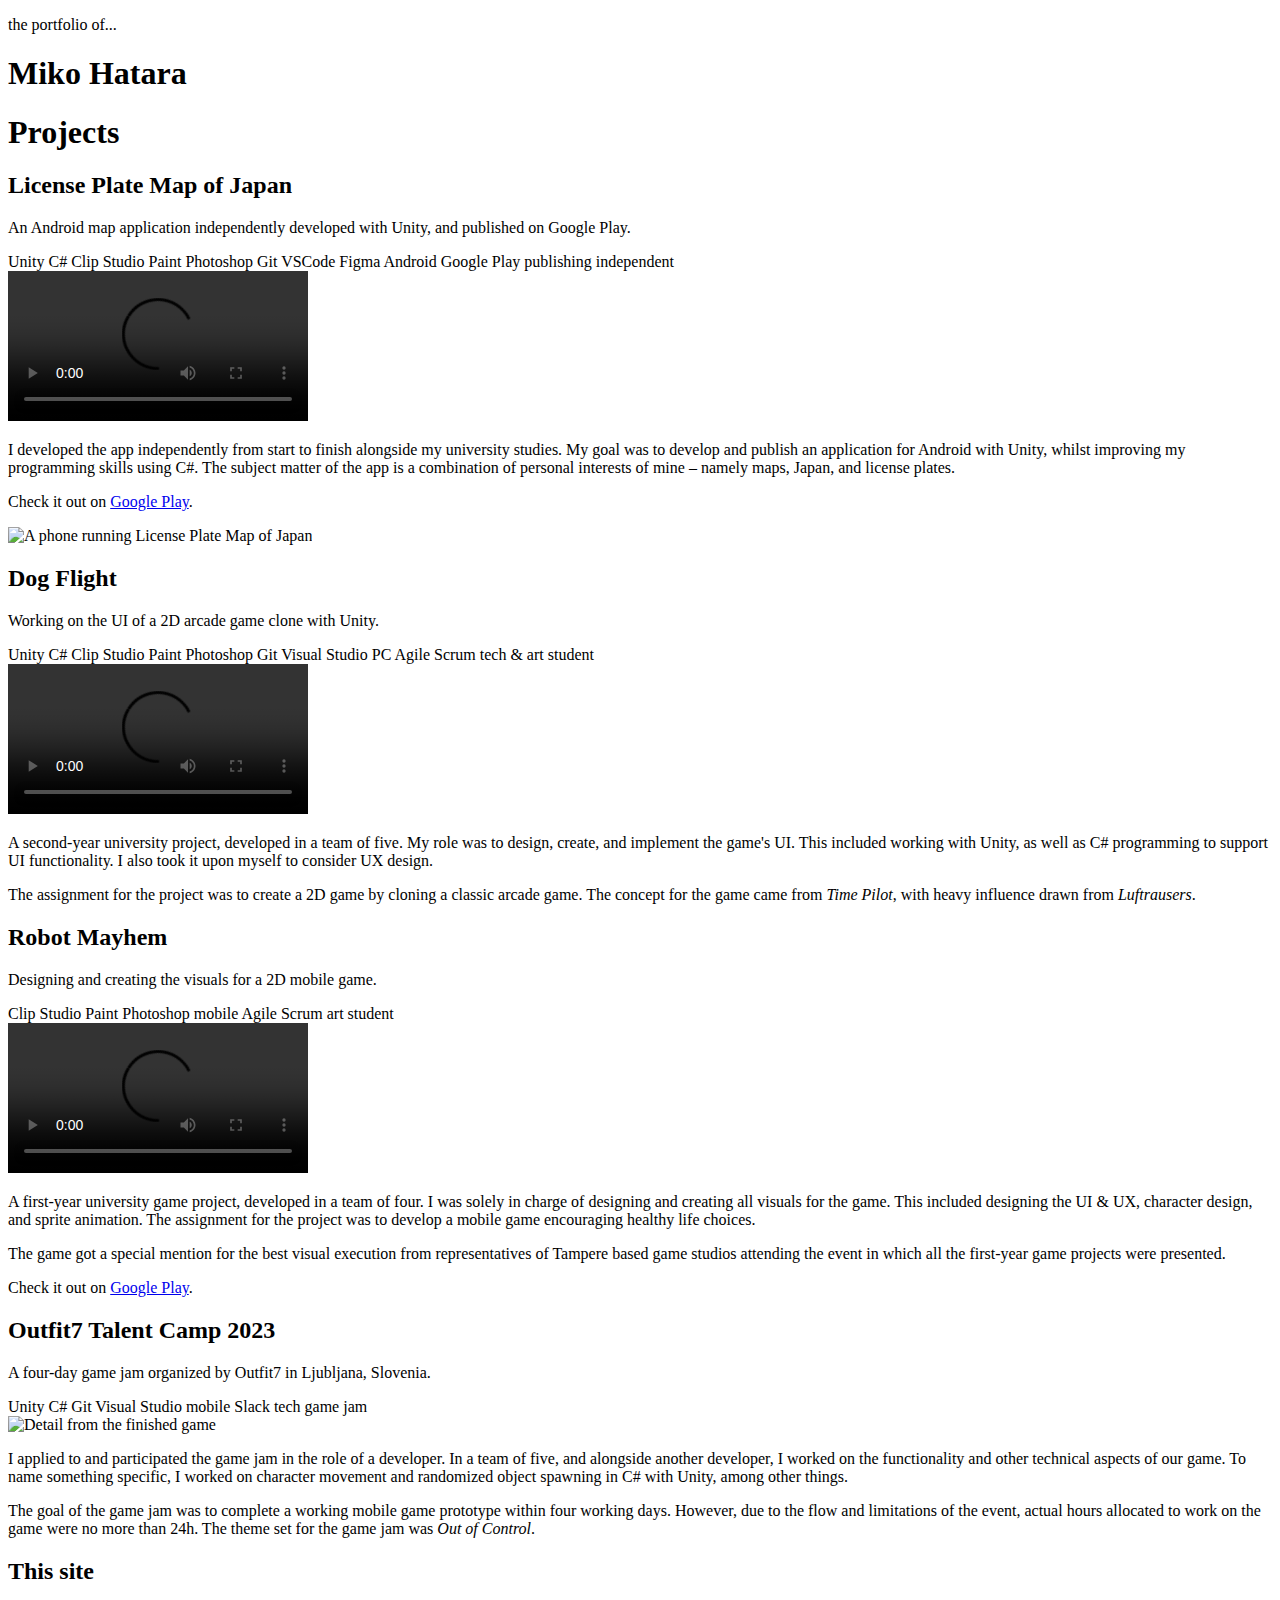
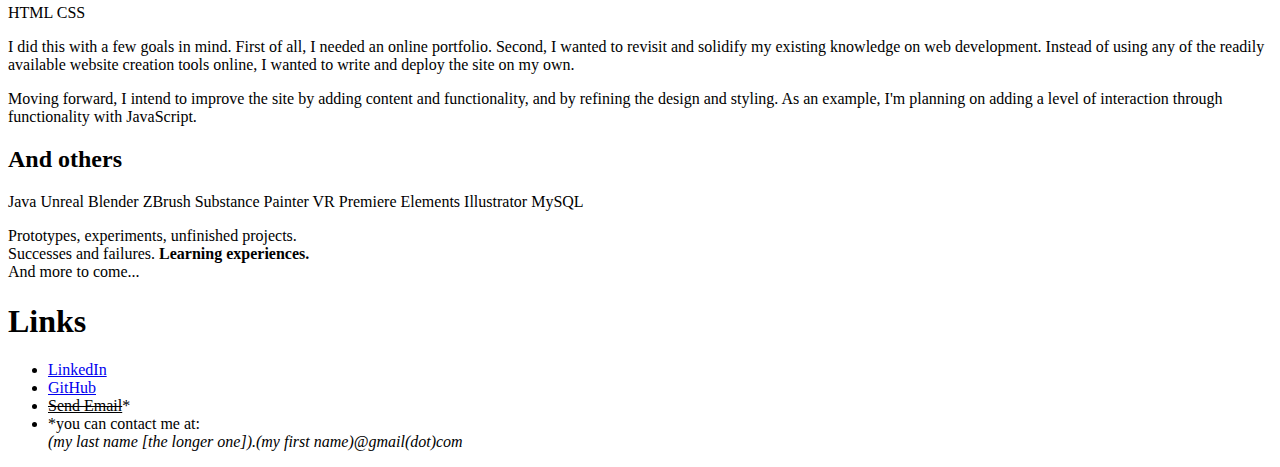
==== index.html @ 64f57674 "Add files via upload" ====
﻿<!DOCTYPE html>
<html lang="en">

<head>
	<meta charset="UTF-8">
	<title>Miko Hatara – Portfolio</title>
	<!--link rel="icon" type="image/x-icon" href="/images/favicon.ico"-->
	<link rel="stylesheet" href="portfolio.css">
	<style></style>
	<meta name="viewport" content="width=device-width, initial-scale=1.0">
	<base href="https://hataramiko.github.io/" target="_blank">
	<!--script src="portfolio.js"-->
</head>

<body>
	<header>
		<div id="title-container">
			<p class="title-text">the portfolio of...</p>
			<h1 class="title-text" id="title-name">Miko Hatara</h1>
		</div>
	</header>

	<main>
		<div>
			<h1>Projects</h1>
			<div class="project" id="rounded-top">
				<h2>License Plate Map of Japan</h2>
				<p>
					An Android map application independently developed with Unity, 
					and published on Google Play.
				</p>
				<div>
					<span class="label-a">Unity</span>
					<span class="label-a">C#</span>
					<span class="label-b">Clip Studio Paint</span>
					<span class="label-b">Photoshop</span>
					<span class="label-a">Git</span>
					<span class="label-a">VSCode</span>
					<span class="label-b">Figma</span>
					<span class="label-c">Android</span>
					<span class="label-c">Google Play</span>
					<span class="label-d">publishing</span>
					<span class="label-d">independent</span>
				</div>
				<video class="media" id="nnc-vid" controls>
					<source src="videos/nnc.mp4" type="video/mp4">
					Your browser does not support the video tag.
				</video>
				<p>
					I developed the app independently from start to finish alongside my 
					university studies. My goal was to develop and publish an application for 
					Android with Unity, whilst improving my programming skills using C#. 
					The subject matter of the app is a combination of personal interests of mine – 
					namely maps, Japan, and license plates.
				</p>
				<p>
					Check it out on 
					<a href="https://play.google.com/store/apps/details?id=com.MikoHatara.LicensePlateMapOfJapan">
					Google Play</a>.
				</p>
				<img class="media" id="nnc-img" src="images/nnc_promo_web.jpg"
					alt="A phone running License Plate Map of Japan">
			</div>
			<div class="project">
				<h2>Dog Flight</h2>
				<p>
					Working on the UI of a 2D arcade game clone with Unity.
				</p>
				<div>
					<span class="label-a">Unity</span>
					<span class="label-a">C#</span>
					<span class="label-b">Clip Studio Paint</span>
					<span class="label-b">Photoshop</span>
					<span class="label-a">Git</span>
					<span class="label-a">Visual Studio</span>
					<span class="label-c">PC</span>
					<span class="label-c">Agile</span>
					<span class="label-c">Scrum</span>
					<span class="label-d">tech & art</span>
					<span class="label-d">student</span>
				</div>
				<video class="media" id="dog-vid" controls>
					<source src="videos/dogflight.mp4" type="video/mp4">
					Your browser does not support the video tag.
				</video>
				<p>
					A second-year university project, developed in a team of five. 
					My role was to design, create, and implement the game's UI. 
					This included working with Unity, as well as C# programming to support 
					UI functionality. I also took it upon myself to consider UX design.
				</p>
				<p>
					The assignment for the project was to create a 2D game by cloning 
					a classic arcade game. The concept for the game came from 
					<i>Time Pilot</i>, with heavy influence drawn from <i>Luftrausers</i>.
				</p>
			</div>
			<div class="project">
				<h2>Robot Mayhem</h2>
				<p>
					Designing and creating the visuals for a 2D mobile game.
				</p>
				<div>
					<span class="label-b">Clip Studio Paint</span>
					<span class="label-b">Photoshop</span>
					<span class="label-c">mobile</span>
					<span class="label-c">Agile</span>
					<span class="label-c">Scrum</span>
					<span class="label-d">art</span>
					<span class="label-d">student</span>
				</div>
				<video class="media" id="rob-vid" controls>
					<source src="videos/robotmayhem.mp4" type="video/mp4">
					Your browser does not support the video tag.
				</video>
				<p>
					A first-year university game project, developed in a team of four. 
					I was solely in charge of designing and creating all visuals for the game. 
					This included designing the UI & UX, character design, and sprite animation. 
					The assignment for the project was to develop a mobile game encouraging 
					healthy life choices. 
				</p>
				<p>
					The game got a special mention for the best visual execution from 
					representatives of Tampere based game studios attending the event in which 
					all the first-year game projects were presented.
				</p>
				<p>
					Check it out on 
					<a href="https://play.google.com/store/apps/details?id=fi.phstudios.robotmayhem">
					Google Play</a>.
				</p>
			</div>
			<div class="project">
				<h2>Outfit7 Talent Camp 2023</h2>
				<p>
					A four-day game jam organized by Outfit7 in Ljubljana, Slovenia.
				</p>
				<div>
					<span class="label-a">Unity</span>
					<span class="label-a">C#</span> 
					<span class="label-a">Git</span>
					<span class="label-a">Visual Studio</span>
					<span class="label-c">mobile</span>
					<span class="label-c">Slack</span>
					<span class="label-d">tech</span>
					<span class="label-d">game jam</span>
				</div>
				<img class="media" id="tc23-img" src="images/o7tc23g4.jpg"
					alt="Detail from the finished game">
				<p>
					I applied to and participated the game jam in the role of a developer. 
					In a team of five, and alongside another developer, I worked on the 
					functionality and other technical aspects of our game. To name something  
					specific, I worked on character movement and randomized object spawning 
					in C# with Unity, among other things.
				</p>
				<p>
					The goal of the game jam was to complete a working mobile game prototype 
					within four working days. However, due to the flow and limitations of 
					the event, actual hours allocated to work on the game were no more than 24h. 
					The theme set for the game jam was <i>Out of Control</i>.
				</p>
			</div>
			<div class="project">
				<h2>This site</h2>
				<div>
					<span class="label-a">HTML</span>
					<span class="label-a">CSS</span>
				</div>
				<p>
					I did this with a few goals in mind. First of all, I needed an online 
					portfolio. Second, I wanted to revisit and solidify my existing knowledge on 
					web development. Instead of using any of the readily available website 
					creation tools online, I wanted to write and deploy the site on my own.
				</p>
				<p>
					Moving forward, I intend to improve the site by adding content and 
					functionality, and by refining the design and styling. As an example, 
					I'm planning on adding a level of interaction through functionality with 
					JavaScript.
				</p>
			</div>
			<div class="project" id="rounded-bottom">
				<h2>And others</h2>
				<div>
					<span class="label-a">Java</span>
					<span class="label-a">Unreal</span>
					<span class="label-b">Blender</span>
					<span class="label-b">ZBrush</span>
					<span class="label-b">Substance Painter</span>
					<span class="label-c">VR</span>
					<span class="label-b">Premiere Elements</span>
					<span class="label-b">Illustrator</span>
					<span class="label-a">MySQL</span>
				</div>
				<p>
					Prototypes, experiments, unfinished projects.<br>
					Successes and failures. <strong>Learning experiences.</strong><br>
					And more to come...
				</p>
			</div>
		</div>
	</main>

	<footer>
		<div>
			<h1>Links</h1>
			<ul>
				<li class="footer-list">
					<a href="https://www.linkedin.com/in/miko-hatara-30120027a">LinkedIn</a>
				</li>
				<li class="footer-list">
					<a href="https://github.com/hataramiko">GitHub</a>
				</li>
				<li class="footer-list">
					<!--a href="mailto:@"--><del><u>Send Email</u></del>*<!--/a-->
				</li>
				<li class="footer-list" id="ps">
					*you can contact me at:<br>
					<i>(my last name [the longer one]).(my first name)@gmail(dot)com</i>
				</li>
			</ul>
		</div>
	</footer>

</body>
</html>
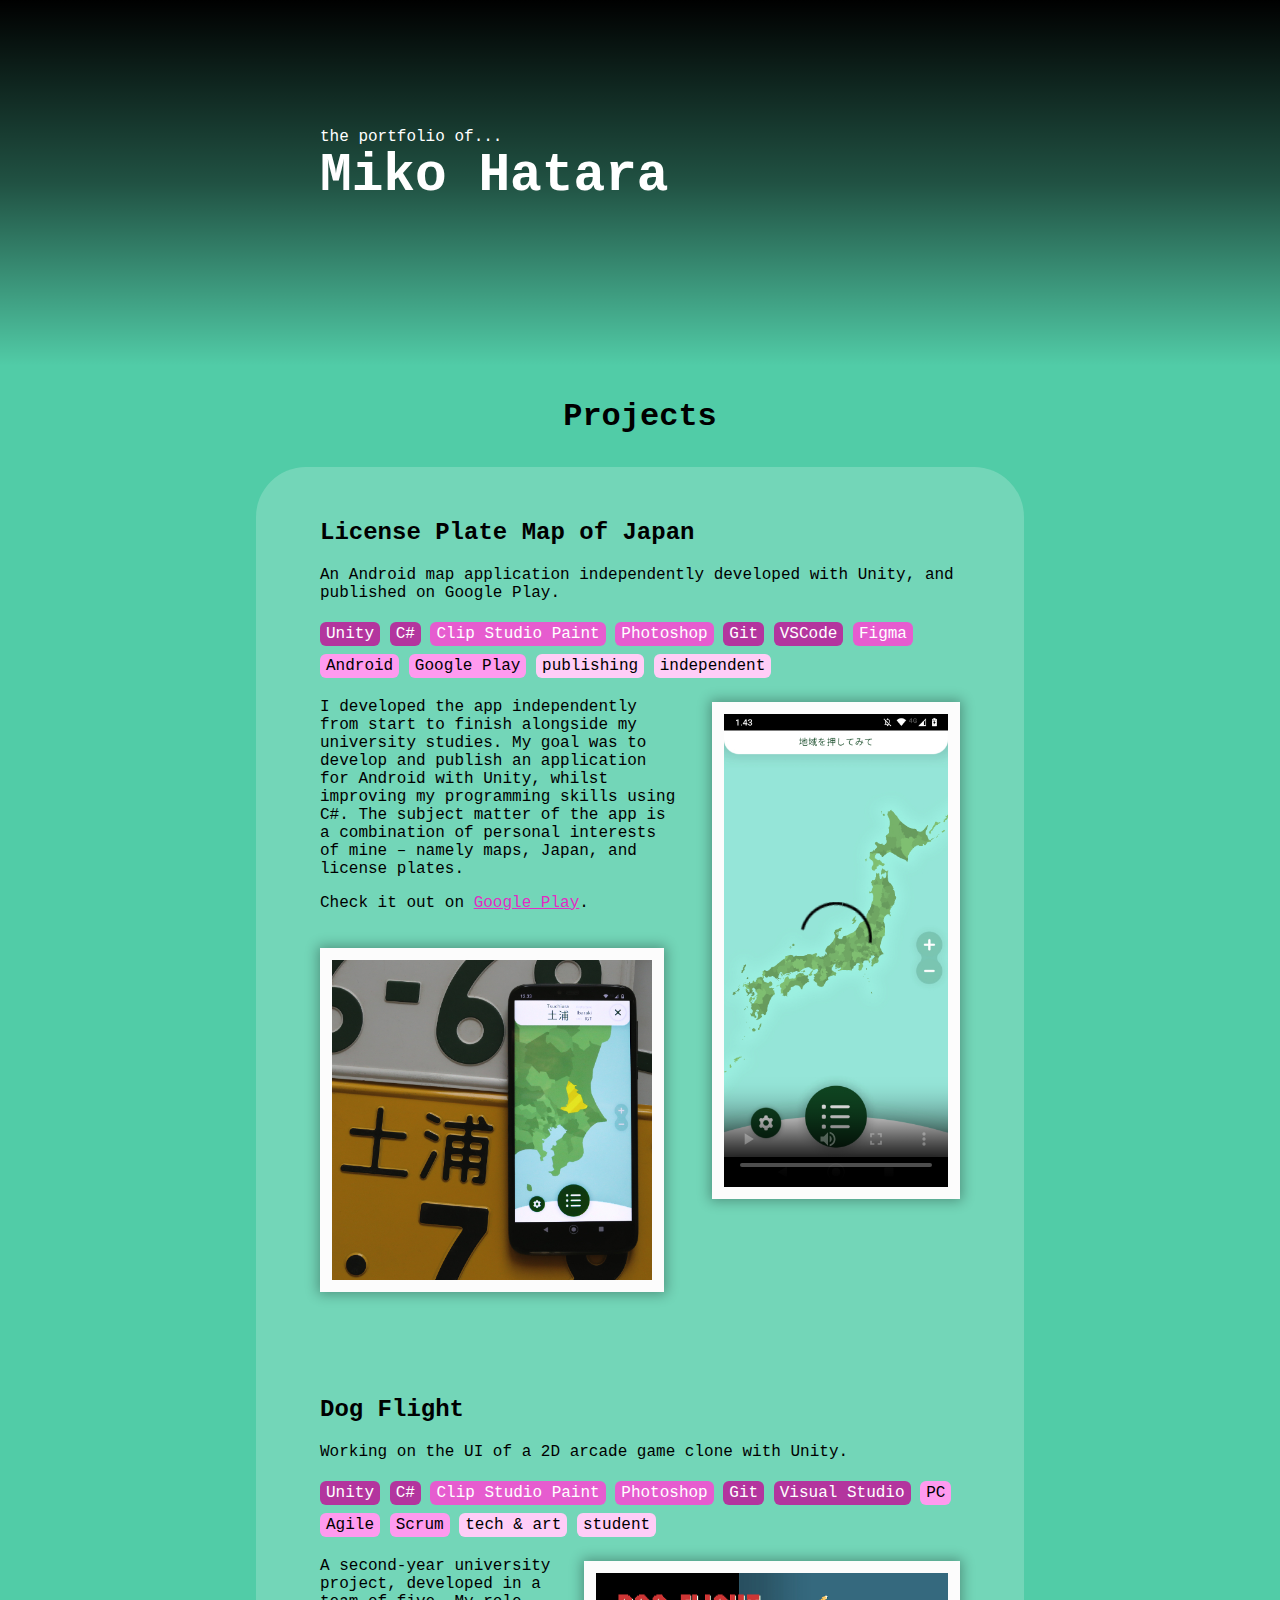
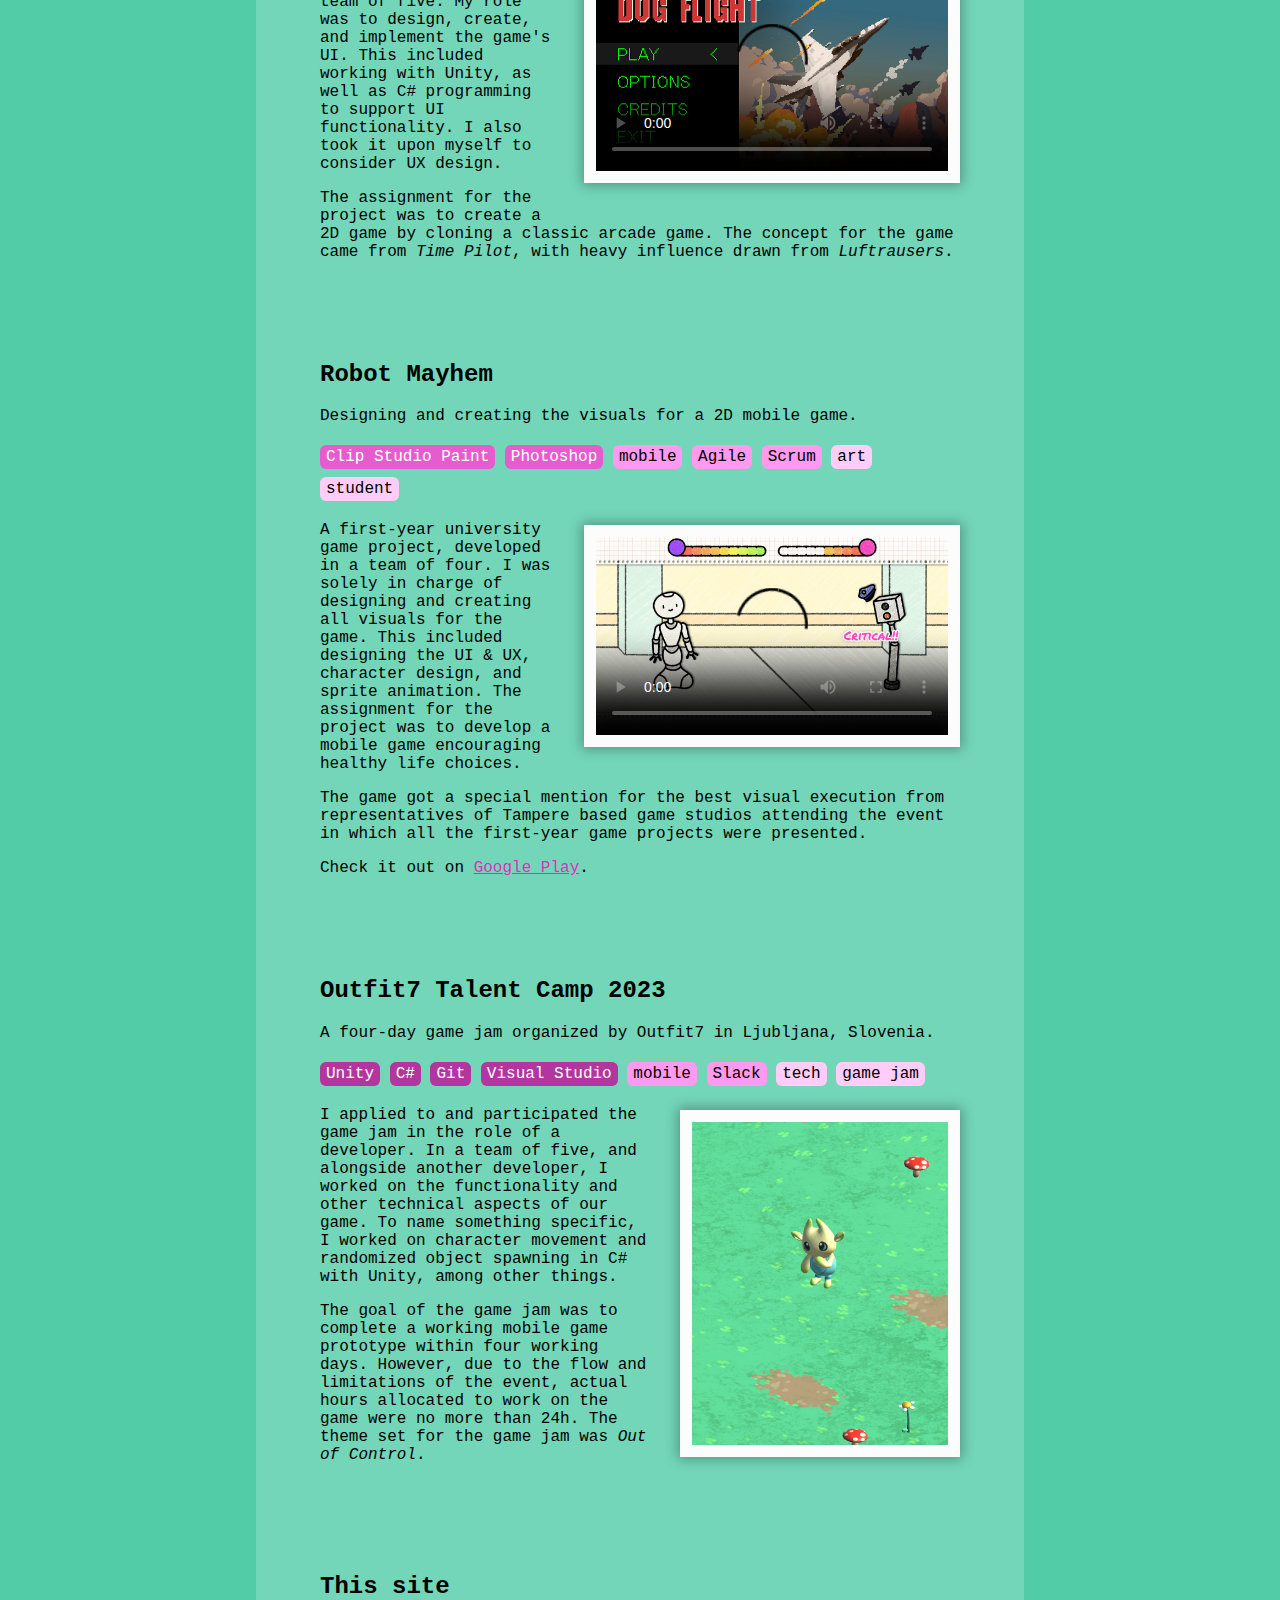
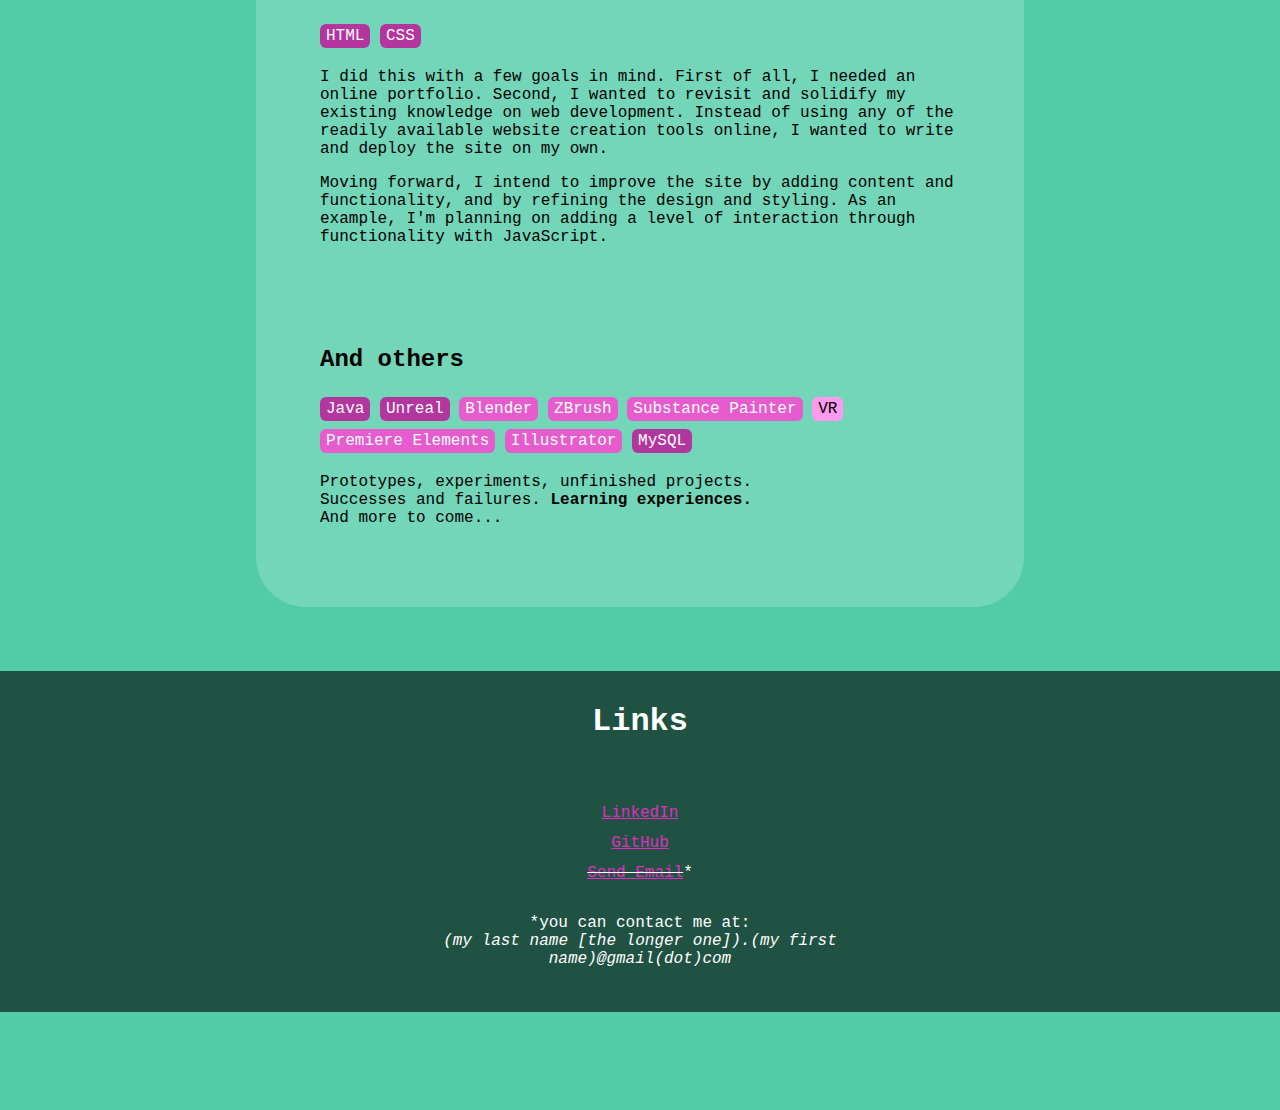
==== commit 624f99a8: "Thumbnails for videos. Previous issue with videos was due to an unsupported codec" ====
--- a/index.html
+++ b/index.html
@@ -42,7 +42,7 @@
 					<span class="label-d">publishing</span>
 					<span class="label-d">independent</span>
 				</div>
-				<video class="media" id="nnc-vid" controls>
+				<video class="media" id="nnc-vid" controls poster="images/thumb_nnc.jpg">
 					<source src="videos/nnc.mp4" type="video/mp4">
 					Your browser does not support the video tag.
 				</video>
@@ -79,7 +79,7 @@
 					<span class="label-d">tech & art</span>
 					<span class="label-d">student</span>
 				</div>
-				<video class="media" id="dog-vid" controls>
+				<video class="media" id="dog-vid" controls poster="images/thumb_dogflight.jpg">
 					<source src="videos/dogflight.mp4" type="video/mp4">
 					Your browser does not support the video tag.
 				</video>
@@ -109,7 +109,7 @@
 					<span class="label-d">art</span>
 					<span class="label-d">student</span>
 				</div>
-				<video class="media" id="rob-vid" controls>
+				<video class="media" id="rob-vid" controls poster="images/thumb_robotmayhem.jpg">
 					<source src="videos/robotmayhem.mp4" type="video/mp4">
 					Your browser does not support the video tag.
 				</video>
--- a/portfolio.css
+++ b/portfolio.css
@@ -0,0 +1,178 @@
+html {
+	font-family: "Consolas", "Andal� Mono", "Andale Mono", "Lucida Sans Typewriter", monospace;
+}
+
+body {
+	margin: 0px;
+	background-color: #51CCA7;
+}
+
+header, footer {
+	padding: 0px;
+	border: 0px;
+	margin: 0px;
+	color: #ffffff;
+}
+
+header {
+	background-image: linear-gradient(#000000, #00000099, #00000000);
+}
+
+footer {
+	background-color: #00000099;
+	margin-top: 64px;
+}
+
+#title-container {
+	padding: 128px 0px 160px 5%;
+}
+
+.title-text {
+	padding: 0px;
+	border: 0px;
+	margin: 0px;
+}
+
+#title-name {
+	text-align: left;
+	font-size: 3.3em;
+}
+
+h1 {
+	text-align: center;
+	padding: 32px;
+	margin: 0px;
+}
+
+a, u {
+	color: #E12CC2;
+}
+
+.label-a {
+	display: inline-block;
+	background-color: #B3359E;
+	color: #ffffff;
+	padding: 3px 6px;
+	border-radius: 6px;
+	margin: 4px 0px;
+}
+
+.label-b {
+	display: inline-block;
+	background-color: #E65CCF;
+	color: #ffffff;
+	padding: 3px 6px;
+	border-radius: 6px;
+	margin: 4px 0px;
+}
+
+.label-c {
+	display: inline-block;
+	background-color: #FF9AEF;
+	color: #000000;
+	padding: 3px 6px;
+	border-radius: 6px;
+	margin: 4px 0px;
+}
+
+.label-d {
+	display: inline-block;
+	background-color: #FFCDF7;
+	color: #000000;
+	padding: 3px 6px;
+	border-radius: 6px;
+	margin: 4px 0px;
+}
+
+.project {
+	max-width: 100%;
+	width: auto;
+	background-color: #ffffff33;
+	padding: 32px 5%;
+	margin: auto;
+	overflow: auto;
+}
+
+#rounded-top {
+	border-top-left-radius: 50px;
+	border-top-right-radius: 50px;
+}
+
+#rounded-bottom {
+	padding-bottom: 64px;
+	border-bottom-left-radius: 50px;
+	border-bottom-right-radius: 50px;
+}
+
+ul {
+	list-style-type: none;
+	text-align: center;
+	max-width: 100%;
+	width: auto;
+	padding: 32px 5%;
+	margin: auto;
+}
+
+.footer-list {
+	margin-bottom: 12px;
+}
+
+#ps {
+	margin-top: 32px;
+}
+
+.media {
+	max-width: 95%;
+	width: auto;
+	background-color: #bfbfbf;
+	border: 12px solid #fcfcfc;
+	margin: auto;
+	margin: 20px 0px;
+	box-shadow: 0px 0px 12px 2px  #00000050;
+}
+
+@media (min-width: 600px) {
+
+#title-container {
+	padding-left: 25%;
+}
+
+.project {
+	max-width: 50%;
+	min-width: 555px;
+	padding: 32px 64px;
+}
+
+ul {
+	max-width: 33%;
+	min-width: 400px;
+}
+
+.media {
+	float: right;
+	margin: 20px 0px 2em 2em;
+}
+
+#nnc-vid {
+	max-width: 35%;
+}
+
+#nnc-img {
+	float: left;
+	max-width: 50%;
+	margin: 20px 0px;
+}
+
+#dog-vid {
+	max-width: 55%;
+}
+
+#rob-vid {
+	max-width: 55%;
+}
+
+#tc23-img {
+	max-width: 40%;
+}
+
+}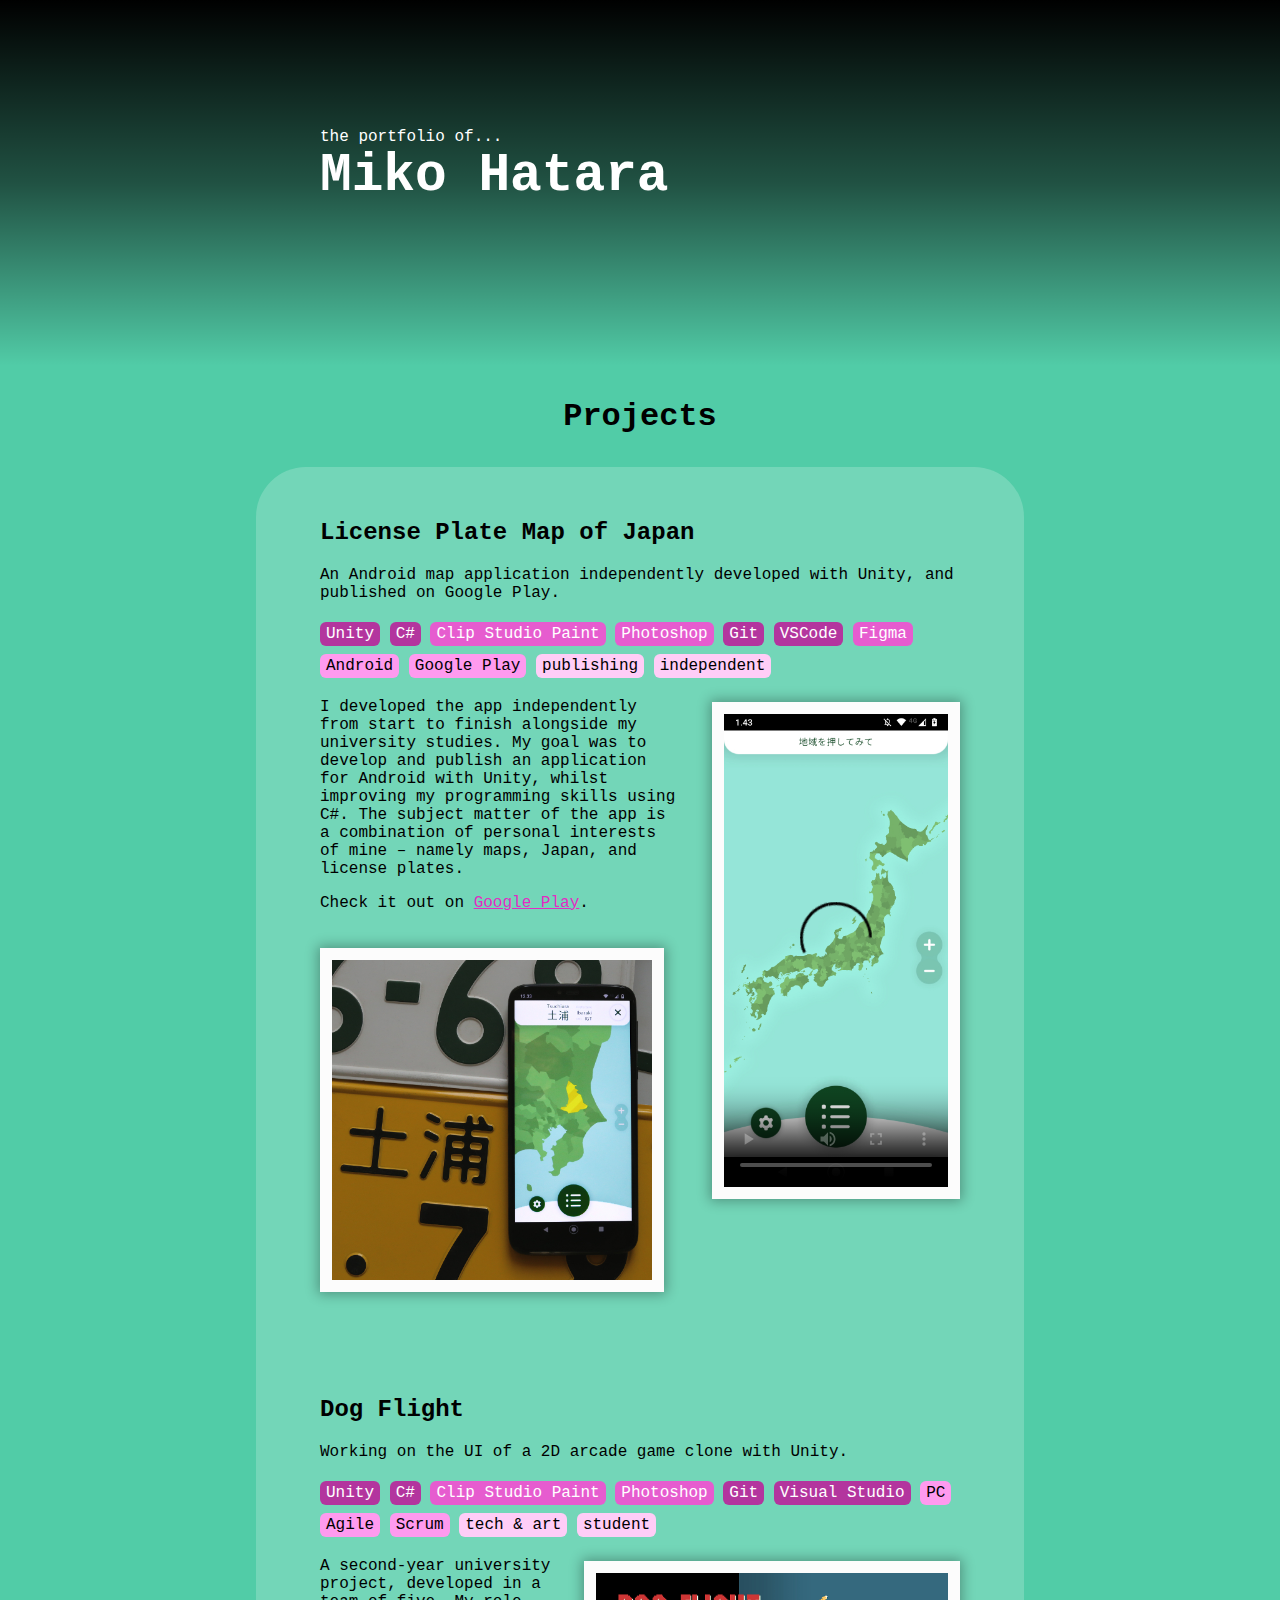
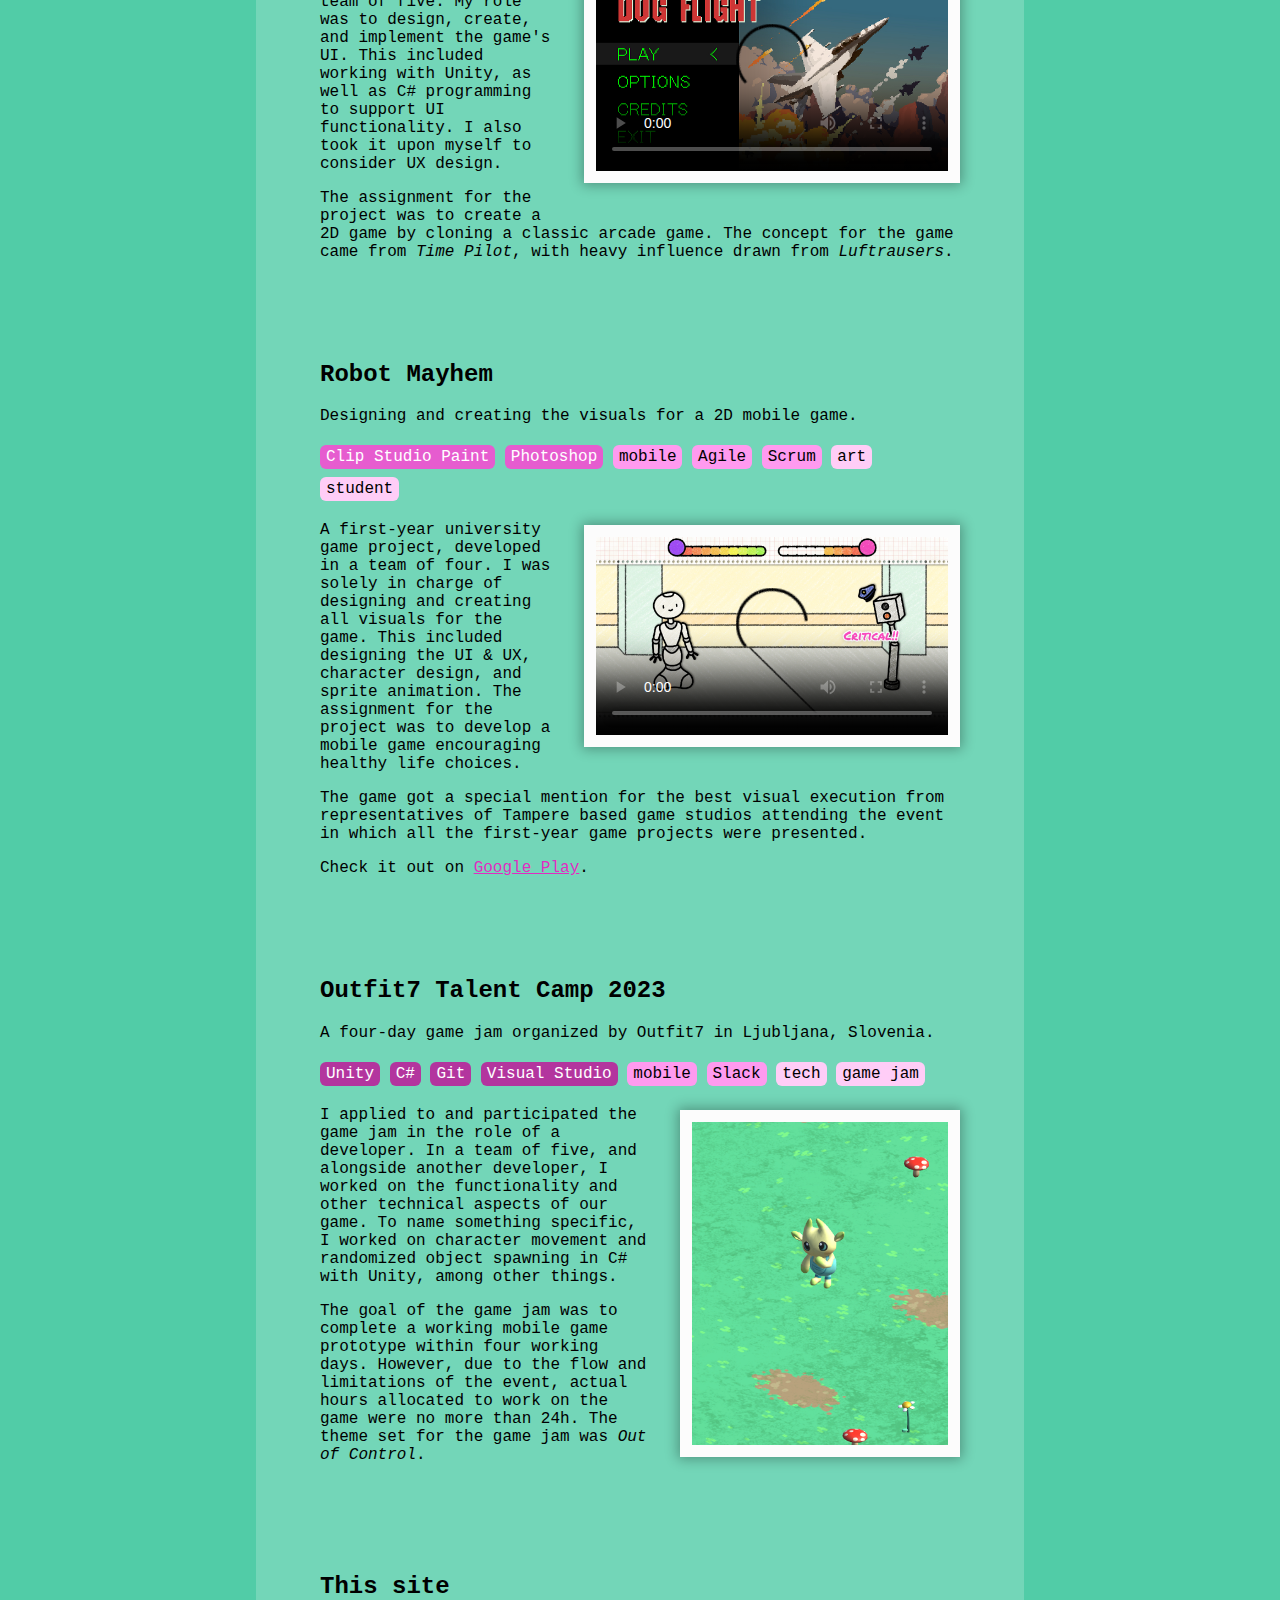
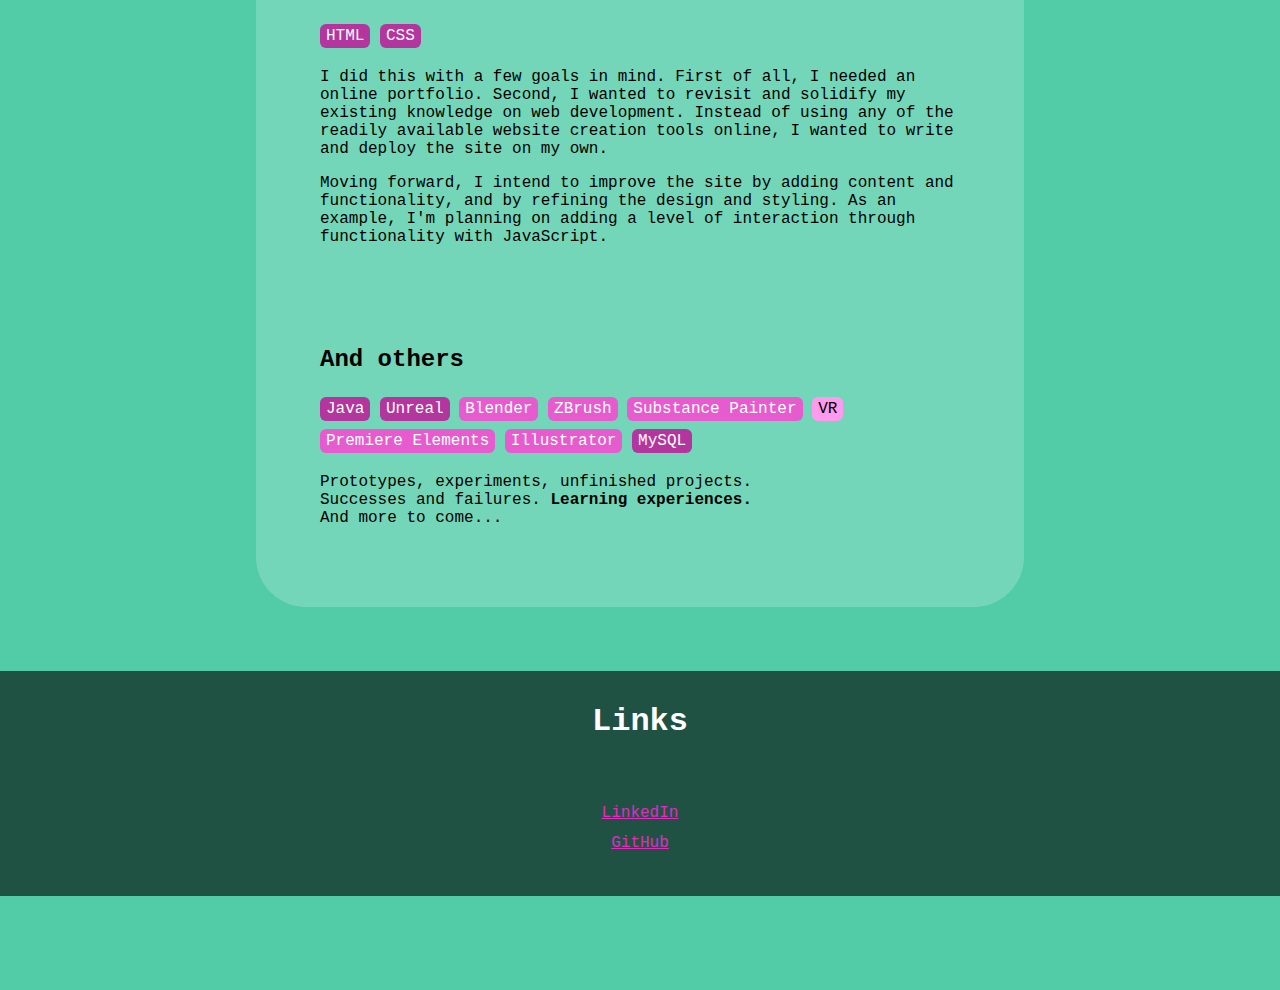
==== commit 70c7bcbb: "Clean up Links section" ====
--- a/index.html
+++ b/index.html
@@ -23,6 +23,18 @@
 	<main>
 		<div>
 			<h1>Projects</h1>
+				<!--h2>Collection Catalog</h2>
+				<p>
+					A native Android application developed independently.
+				</p>
+				<div>
+					<span class="label-a">Android Studio</span>
+					<span class="label-a">Kotlin</span>
+					<span class="label-a">SQLite</span>
+					<span class="label-a">Git</span>
+					<span class="label-c">Android</span>
+					<span class="label-d">independent</span>
+				</div-->
 			<div class="project" id="rounded-top">
 				<h2>License Plate Map of Japan</h2>
 				<p>
@@ -213,13 +225,9 @@
 				<li class="footer-list">
 					<a href="https://github.com/hataramiko">GitHub</a>
 				</li>
-				<li class="footer-list">
-					<!--a href="mailto:@"--><del><u>Send Email</u></del>*<!--/a-->
-				</li>
-				<li class="footer-list" id="ps">
-					*you can contact me at:<br>
-					<i>(my last name [the longer one]).(my first name)@gmail(dot)com</i>
-				</li>
+				<!--li class="footer-list">
+					<a href="mailto:@">Send Email</a>
+				</li-->
 			</ul>
 		</div>
 	</footer>
--- a/portfolio.css
+++ b/portfolio.css
@@ -173,6 +173,4 @@
 
 #tc23-img {
 	max-width: 40%;
-}
-
 }